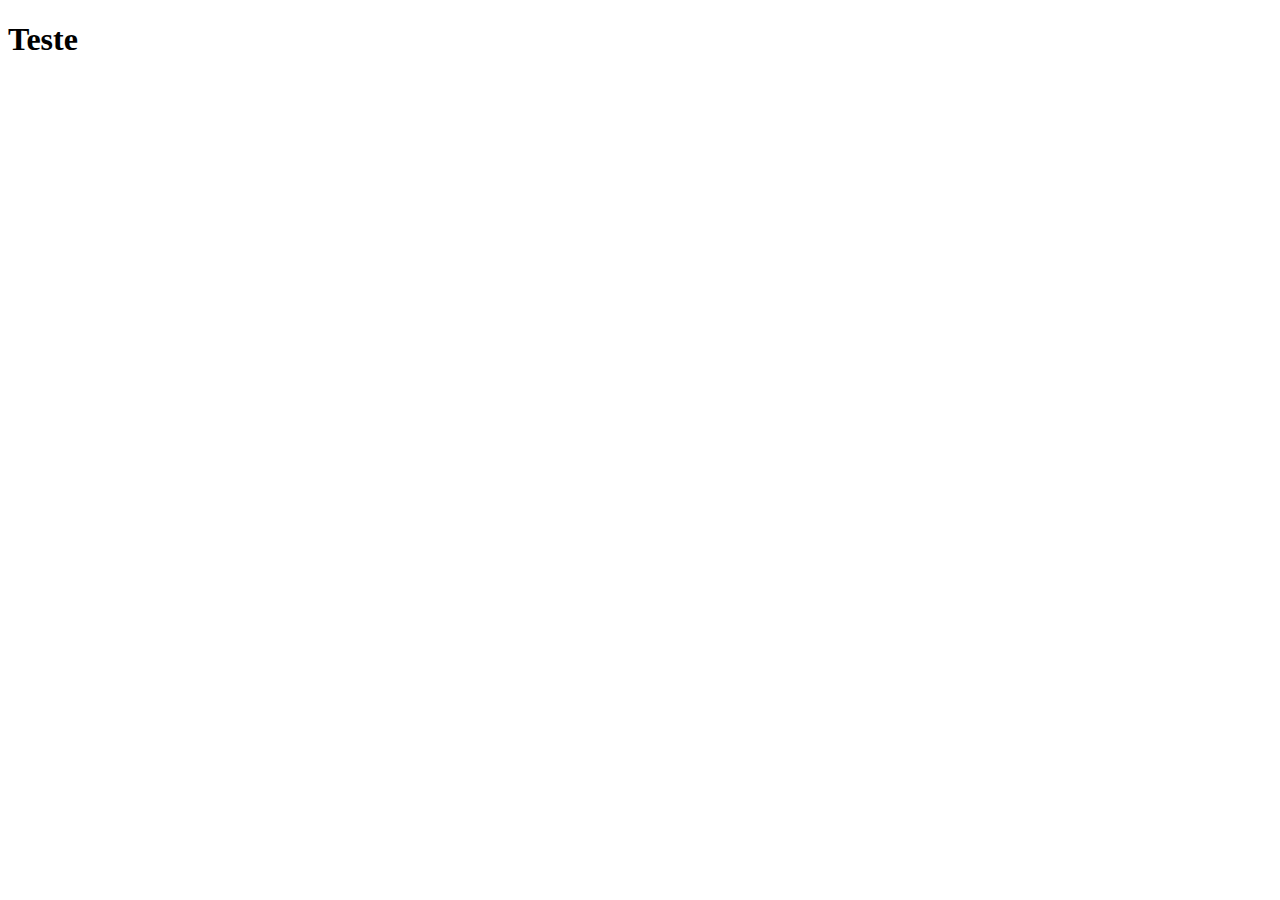
==== templates/index.html @ 7391a248 "fist commit" ====
<!DOCTYPE html>
<html lang="pt-br">
<head>
    <meta charset="UTF-8">
    <meta http-equiv="X-UA-Compatible" content="IE=edge">
    <meta name="viewport" content="width=device-width, initial-scale=1.0">
    <link rel="stylesheet" href="../static/style.css">
    <link rel="icon" type="image/png" href="">
    <title>Thi Code</title>
</head>
<body>
    <h1> Teste </h1>
    
    <script src="../static/script.js"></script>
</body>
</html>
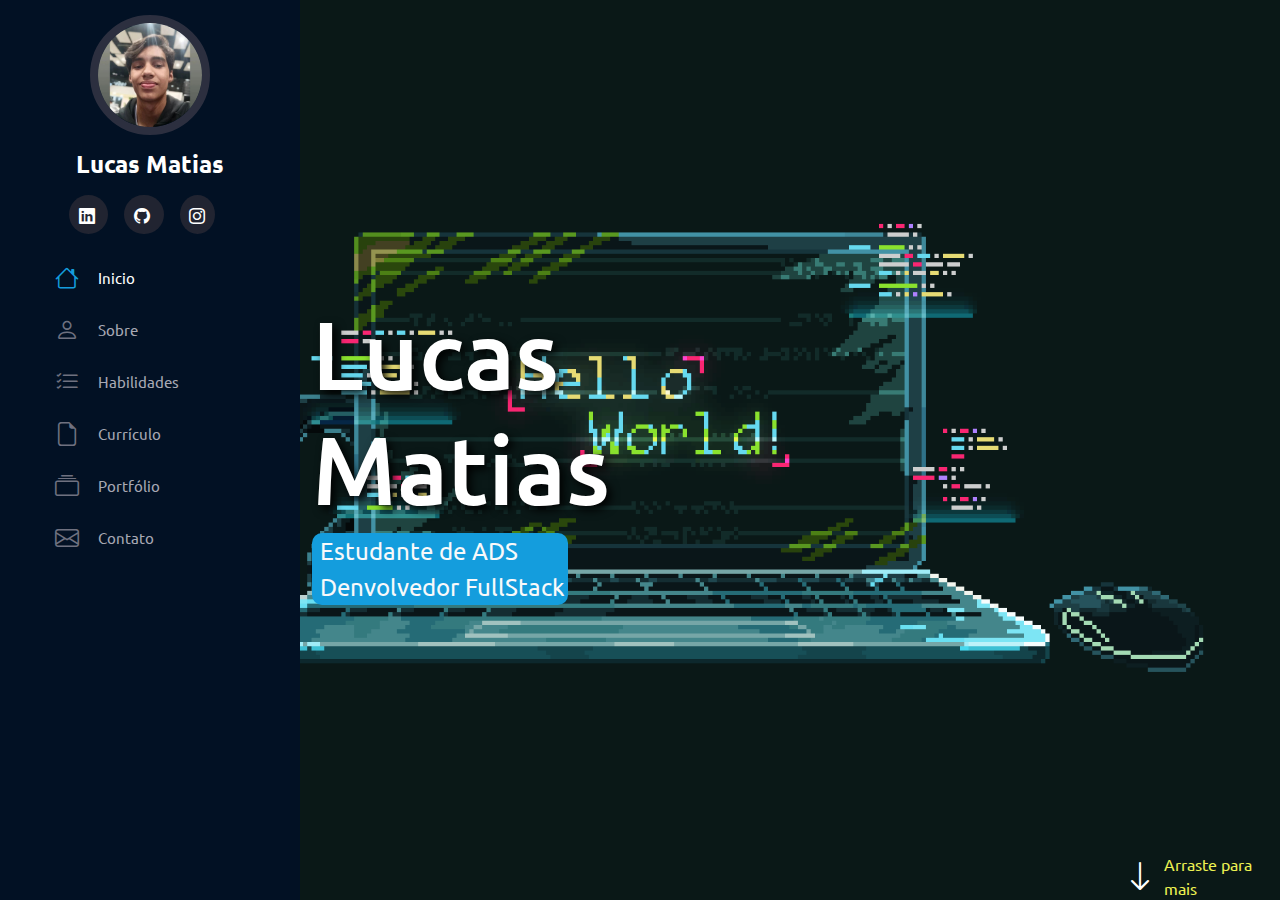
==== commit 019d5bae: "alterações adicionais" ====
--- a/templates/index.html
+++ b/templates/index.html
@@ -1,16 +1,81 @@
 <!DOCTYPE html>
 <html lang="pt-br">
+
 <head>
     <meta charset="UTF-8">
     <meta http-equiv="X-UA-Compatible" content="IE=edge">
     <meta name="viewport" content="width=device-width, initial-scale=1.0">
+    <link rel="stylesheet" href="../static/bootstrap/css/bootstrap.css">
     <link rel="stylesheet" href="../static/style.css">
-    <link rel="icon" type="image/png" href="">
-    <title>Thi Code</title>
+    <link rel="icon" type="image/png" href="../static/img/Icon.png">
+    <link rel="stylesheet" href="https://cdn.jsdelivr.net/npm/bootstrap-icons@1.10.3/font/bootstrap-icons.css">
+    <title>Lucas Matias</title>
 </head>
+
 <body>
-    <h1> Teste </h1>
-    
+
+    <aside id="header">
+        <section class="profile">
+            <img src="../static/img/perfil.png" alt="Foto do Lucas">
+            <h1> Lucas Matias </h1>
+            <div class="social-links mt-4 text-center">
+                <a target="_blank" href="https://www.linkedin.com/in/lucas-matias-da-silva-a723561b2/">
+                    <i class="bi bi-linkedin"></i>
+                </a>
+                <a target="_blank" href="https://github.com/LucasMatiasSilva">
+                    <i class="bi bi-github"></i>
+                </a>
+                <a target="_blank" href="https://www.instagram.com/lucas_matias077/">
+                    <i class="bi bi-instagram"></i>
+                </a>
+            </div>
+        </section>
+
+        <nav id="navbar" class="nav-menu">
+            <ul class="nav flex-column">
+                <li class="nav-item">
+                    <a class="nav-link active" aria-current="page" href="#"><i class="bi bi-house"></i>Inicio</a>
+                </li>
+                <li class="nav-item">
+                    <a class="nav-link" href="#"><i class="bi bi-person"></i>Sobre</a>
+                </li>
+                <li class="nav-item">
+                    <a class="nav-link" href="#"><i class="bi bi-list-check"></i>Habilidades</a>
+                </li>
+                <li class="nav-item">
+                    <a class="nav-link" href="#"><i class="bi bi-file-earmark"></i>Currículo</a>
+                </li>
+                <li class="nav-item">
+                    <a class="nav-link" href="#"><i class="bi bi-collection"></i>Portfólio</a>
+                </li>
+                <li class="nav-item">
+                    <a class="nav-link" href="#"><i class="bi bi-envelope"></i>Contato</a>
+                </li>
+        </nav>
+    </aside>
+
+    <main id="main">
+
+        <section id="inicio" class="row m-0 p-0">
+            <div class="col-md-5 d-flex justify-content-center align-items-center flex-column">
+                <h2 class="text-white text-shadow"> Lucas Matias </h2>
+                <span id="subtitle" class="text-light">
+                    Estudante de ADS 
+                    Denvolvedor FullStack
+                </span>
+            </div>
+
+            <div class="col-md-7 d-flex justify-content-end align-items-end">
+                <div id="arraste" class="d-flex align-items-center">
+                    <i class="bi bi-arrow-down text-white pe-2 fs-2" aria-hidden="true"></i>
+                    <a href="">Arraste para mais</a>
+                </div>
+            </div>
+        </section>
+
+    </main>
+    <script src="../static/bootstrap/js/bootstrap.bundle.min.js"></script>
     <script src="../static/script.js"></script>
 </body>
+
 </html>--- a/static/style.css
+++ b/static/style.css
@@ -0,0 +1,135 @@
+@import url('https://fonts.googleapis.com/css2?family=Roboto:wght@300&family=Ubuntu:ital,wght@0,300;0,400;0,500;0,700;1,300;1,400;1,500;1,700&display=swap');
+
+html, body{
+    font-family: Ubuntu, Arial;
+    width: 100%;
+    height: 100%;
+}
+
+#header{
+    position: fixed;
+    top: 0;
+    left: 0;
+    bottom: 0;
+    background: #021124;
+    overflow-y: auto;
+    width: 300px;
+    transition: all ease-in-out 0.5s;
+    padding: 0 15px;
+    z-index: 9997;
+}
+
+#header .profile img{
+    margin: 15px auto;
+    display: block;
+    width: 120px;
+    border: 8px solid #2c2f3f;
+    border-radius: 50%;
+}
+
+#header .profile h1{
+    font-size: 24px;
+    margin: 0;
+    padding: 0;
+    font-weight: 600;
+    color: #fff;
+    -moz-text-align-last: center;
+    text-align-last: center;
+}
+
+#header .profile .social-links a{
+    font-size: 1rem;
+    background: #212431;
+    color: #fff;
+    padding: 0.6rem;
+    margin-right: 1rem;
+    border-radius: 50%;
+    transition: 0.3s;
+    text-decoration: none;
+}
+
+#header .profile .social-links a:hover{
+    background: #149ddd;
+}
+
+.nav-menu{
+    padding: 1.5rem;
+}
+
+.nav-menu a, 
+.nav-menu a:focus i{
+    display: flex;
+    align-items: center;
+    color: #a8a9b4;
+    transition: 0.3s;
+    font-size: 15px;
+}
+
+.nav-menu a i, 
+.nav-menu a:focus i{
+    color: #6f7180;
+    font-size: 24px;
+    padding-right: 0.8em;
+}
+
+.nav-menu a:hover,
+.nav-menu .active,
+.nav-menu .active:focus,
+.nav-menu li:hover > a{
+    text-decoration: none;
+    color: #fff;
+}
+
+.nav-menu a:hover i,
+.nav-menu .active i,
+.nav-menu .active:focus i,
+.nav-menu li:hover > a i{
+    color: #149ddd;
+}
+
+#main{
+    margin-left: 300px;
+}
+
+section#inicio{
+    background-image: url('./img/banner.gif');
+    background-repeat: no-repeat;
+    background-size: cover;
+    background-attachment: fixed;
+    background-position: center;
+
+    width: 100%;
+    height: 100vh;
+}
+
+section#inicio h2{
+    font-size: 6rem;
+}
+
+section#inicio span#subtitle{
+    margin-right: 8rem;
+    font-size: 1.5rem;
+    background: #149ddd;
+    border-radius: 10px;
+    padding-left:8px;
+}
+
+section#inicio span#subtitle:hover{
+    background: #F92672;
+    transition: 1.5s;
+}
+
+.text-shadow{
+    text-shadow: 4px 4px 10px #000000;
+}
+
+section#inicio div#arraste{
+    width: 9rem;
+}
+
+section#inicio div#arraste a{
+    text-decoration: none;
+    color: #EDF252;
+}
+
+
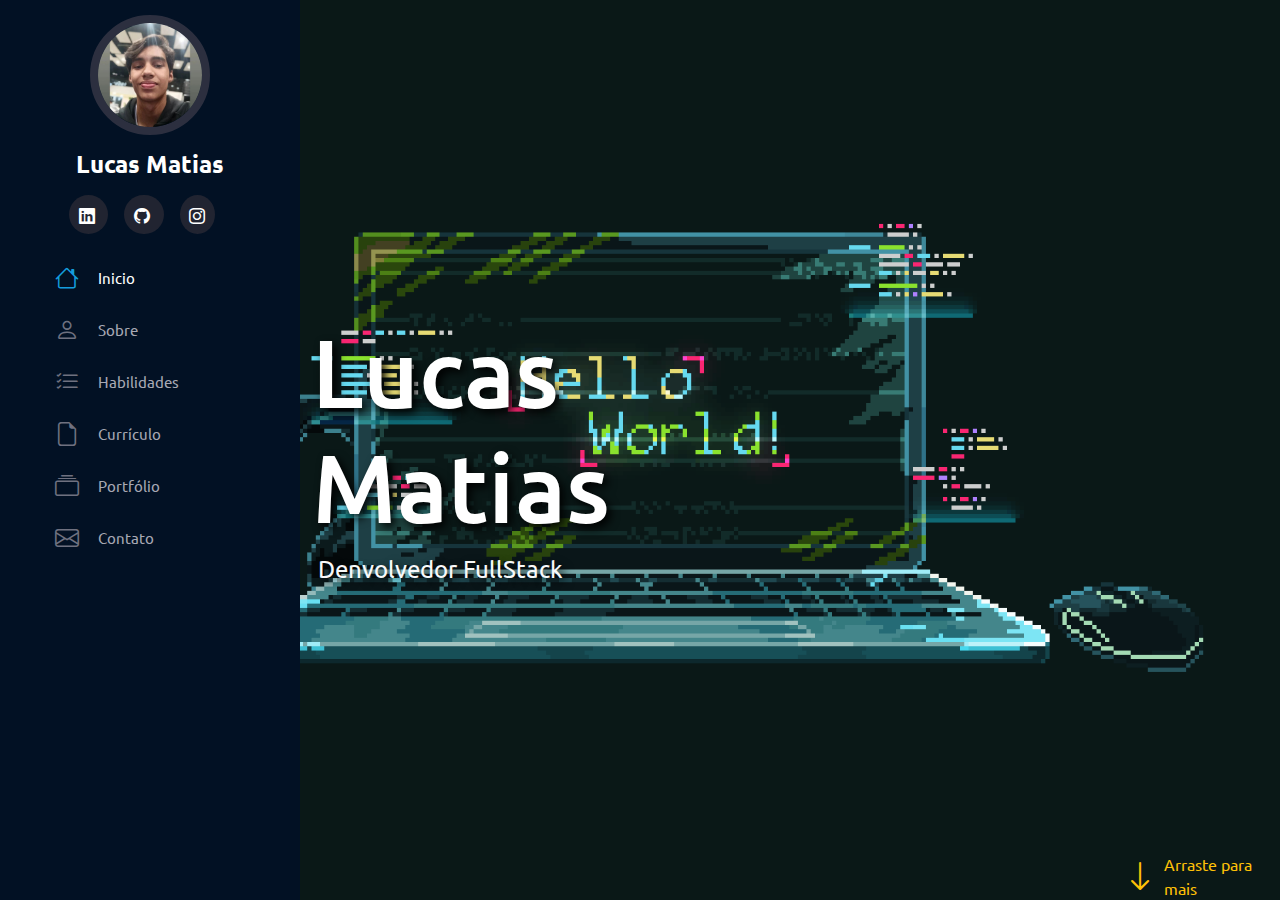
==== commit e457e3dc: "menu responsivo" ====
--- a/templates/index.html
+++ b/templates/index.html
@@ -13,6 +13,8 @@
 </head>
 
 <body>
+
+    <i class="bi bi-list menu-mobile"></i>
 
     <aside id="header">
         <section class="profile">
@@ -59,16 +61,13 @@
         <section id="inicio" class="row m-0 p-0">
             <div class="col-md-5 d-flex justify-content-center align-items-center flex-column">
                 <h2 class="text-white text-shadow"> Lucas Matias </h2>
-                <span id="subtitle" class="text-light">
-                    Estudante de ADS 
-                    Denvolvedor FullStack
-                </span>
+                <span id="subtitle" class="text-light">Denvolvedor FullStack</span>
             </div>
 
             <div class="col-md-7 d-flex justify-content-end align-items-end">
                 <div id="arraste" class="d-flex align-items-center">
-                    <i class="bi bi-arrow-down text-white pe-2 fs-2" aria-hidden="true"></i>
-                    <a href="">Arraste para mais</a>
+                    <i class="bi bi-arrow-down text-warning pe-2 fs-2" aria-hidden="true"></i>
+                    <a href="" class="text-warning">Arraste para mais</a>
                 </div>
             </div>
         </section>
--- a/static/style.css
+++ b/static/style.css
@@ -1,12 +1,13 @@
 @import url('https://fonts.googleapis.com/css2?family=Roboto:wght@300&family=Ubuntu:ital,wght@0,300;0,400;0,500;0,700;1,300;1,400;1,500;1,700&display=swap');
 
-html, body{
+html,
+body {
     font-family: Ubuntu, Arial;
     width: 100%;
     height: 100%;
 }
 
-#header{
+#header {
     position: fixed;
     top: 0;
     left: 0;
@@ -19,7 +20,7 @@
     z-index: 9997;
 }
 
-#header .profile img{
+#header .profile img {
     margin: 15px auto;
     display: block;
     width: 120px;
@@ -27,7 +28,7 @@
     border-radius: 50%;
 }
 
-#header .profile h1{
+#header .profile h1 {
     font-size: 24px;
     margin: 0;
     padding: 0;
@@ -37,7 +38,7 @@
     text-align-last: center;
 }
 
-#header .profile .social-links a{
+#header .profile .social-links a {
     font-size: 1rem;
     background: #212431;
     color: #fff;
@@ -48,16 +49,16 @@
     text-decoration: none;
 }
 
-#header .profile .social-links a:hover{
+#header .profile .social-links a:hover {
     background: #149ddd;
 }
 
-.nav-menu{
+.nav-menu {
     padding: 1.5rem;
 }
 
-.nav-menu a, 
-.nav-menu a:focus i{
+.nav-menu a,
+.nav-menu a:focus i {
     display: flex;
     align-items: center;
     color: #a8a9b4;
@@ -65,8 +66,8 @@
     font-size: 15px;
 }
 
-.nav-menu a i, 
-.nav-menu a:focus i{
+.nav-menu a i,
+.nav-menu a:focus i {
     color: #6f7180;
     font-size: 24px;
     padding-right: 0.8em;
@@ -75,7 +76,7 @@
 .nav-menu a:hover,
 .nav-menu .active,
 .nav-menu .active:focus,
-.nav-menu li:hover > a{
+.nav-menu li:hover>a {
     text-decoration: none;
     color: #fff;
 }
@@ -83,15 +84,15 @@
 .nav-menu a:hover i,
 .nav-menu .active i,
 .nav-menu .active:focus i,
-.nav-menu li:hover > a i{
+.nav-menu li:hover>a i {
     color: #149ddd;
 }
 
-#main{
+#main {
     margin-left: 300px;
 }
 
-section#inicio{
+section#inicio {
     background-image: url('./img/banner.gif');
     background-repeat: no-repeat;
     background-size: cover;
@@ -102,34 +103,72 @@
     height: 100vh;
 }
 
-section#inicio h2{
+section#inicio h2 {
     font-size: 6rem;
 }
 
-section#inicio span#subtitle{
+section#inicio span#subtitle {
     margin-right: 8rem;
     font-size: 1.5rem;
-    background: #149ddd;
-    border-radius: 10px;
-    padding-left:8px;
-}
-
-section#inicio span#subtitle:hover{
-    background: #F92672;
-    transition: 1.5s;
-}
-
-.text-shadow{
     text-shadow: 4px 4px 10px #000000;
 }
 
-section#inicio div#arraste{
+.text-shadow {
+    text-shadow: 4px 4px 10px #000000;
+}
+
+section#inicio div#arraste {
     width: 9rem;
 }
 
-section#inicio div#arraste a{
+section#inicio div#arraste a {
     text-decoration: none;
-    color: #EDF252;
 }
 
+i.menu-mobile {
+    position: fixed;
+    color: #fff;
+    background-color: #0A1817;
+    right: 1rem;
+    top: 1rem;
+    font-size: 1.5rem;
+    border-radius: 4rem;
+    cursor: pointer;
+    z-index: 10px;
+    width: 40px;
+    height: 45px;
+    display: none;
+    justify-content: center;
+    align-items: center;
+}
 
+.menu-nav-active {
+    overflow: hidden;
+}
+
+.menu-nav-active #header {
+    left: 0;
+}
+
+@media (max-width: 1024px) {
+    #header {
+        left: -300px;
+    }
+
+    i.menu-mobile {
+        display: flex;
+    }
+
+    section#inicio h2 {
+        font-size: 3.5rem;
+    }
+
+    section#inicio span#subtitle {
+        margin-right: 0;
+        font-size: 1rem;
+    }
+
+    #main {
+        margin-left: 0;
+    }
+}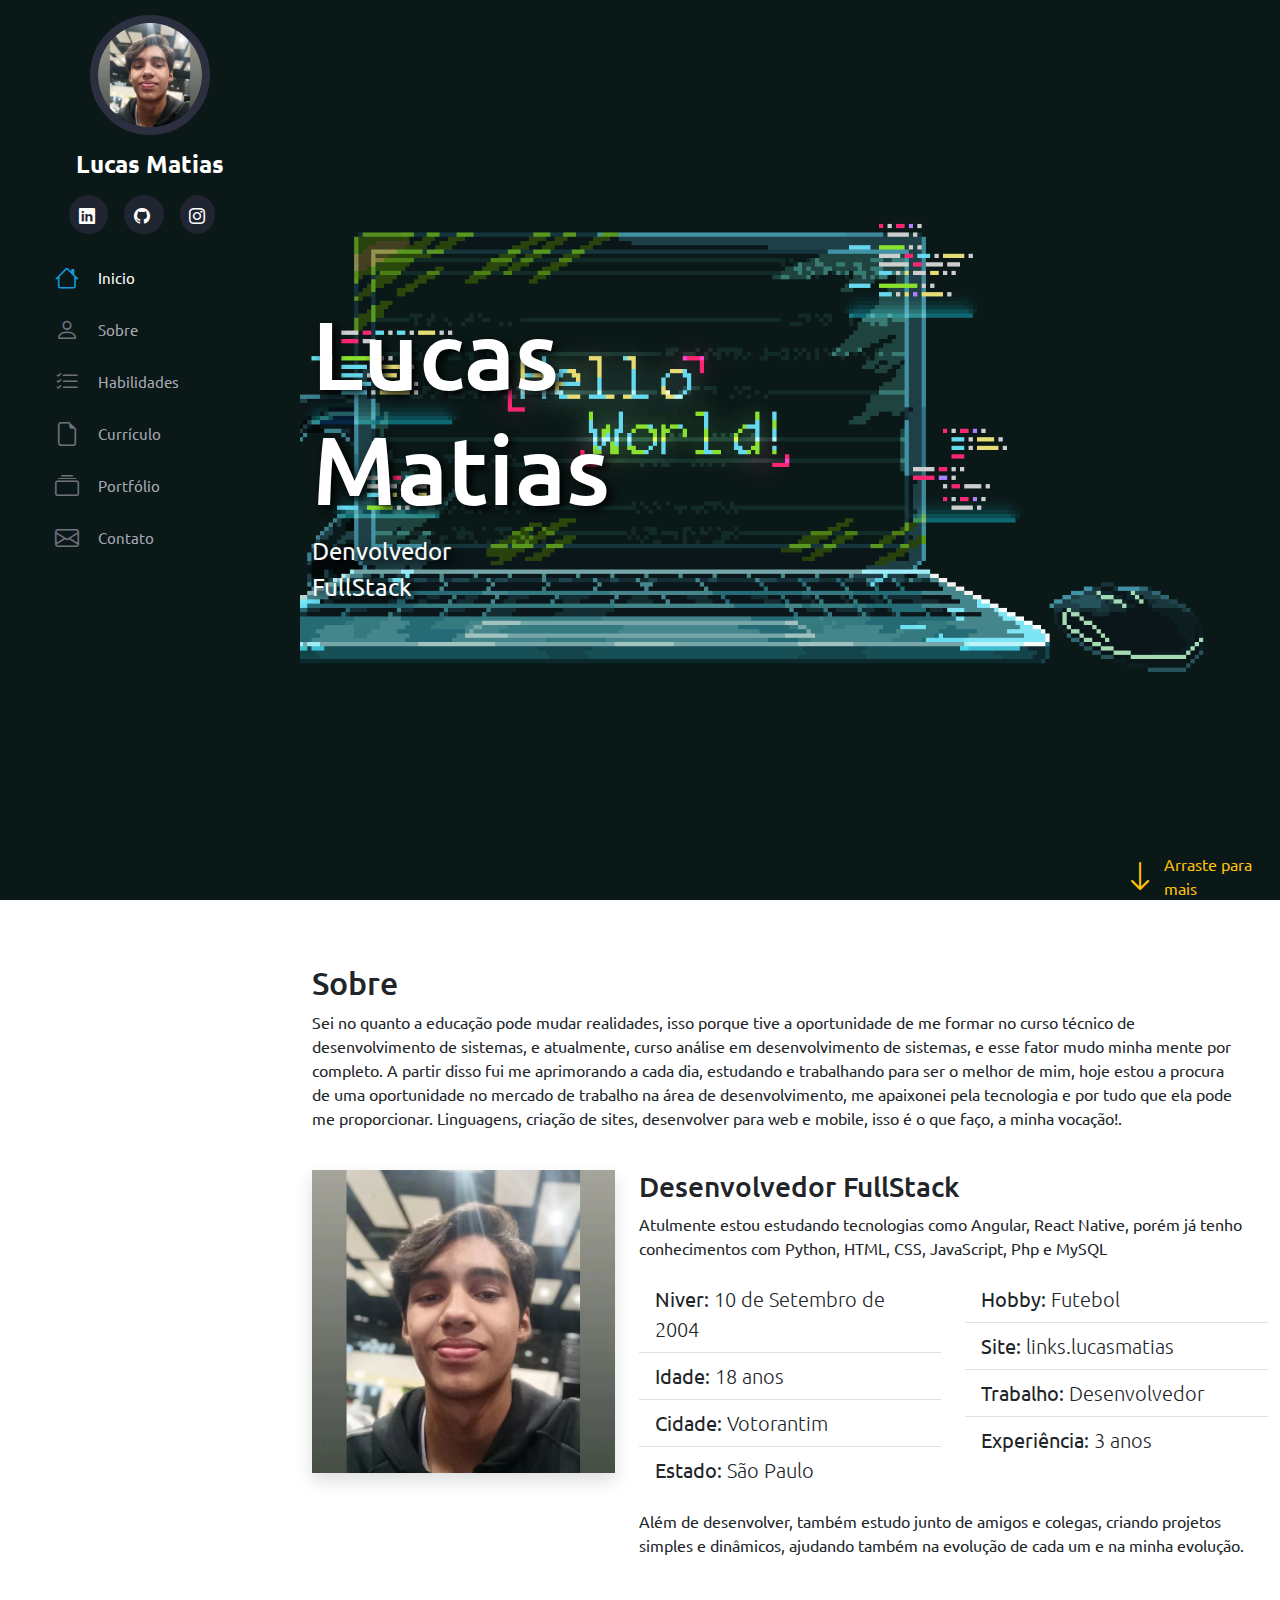
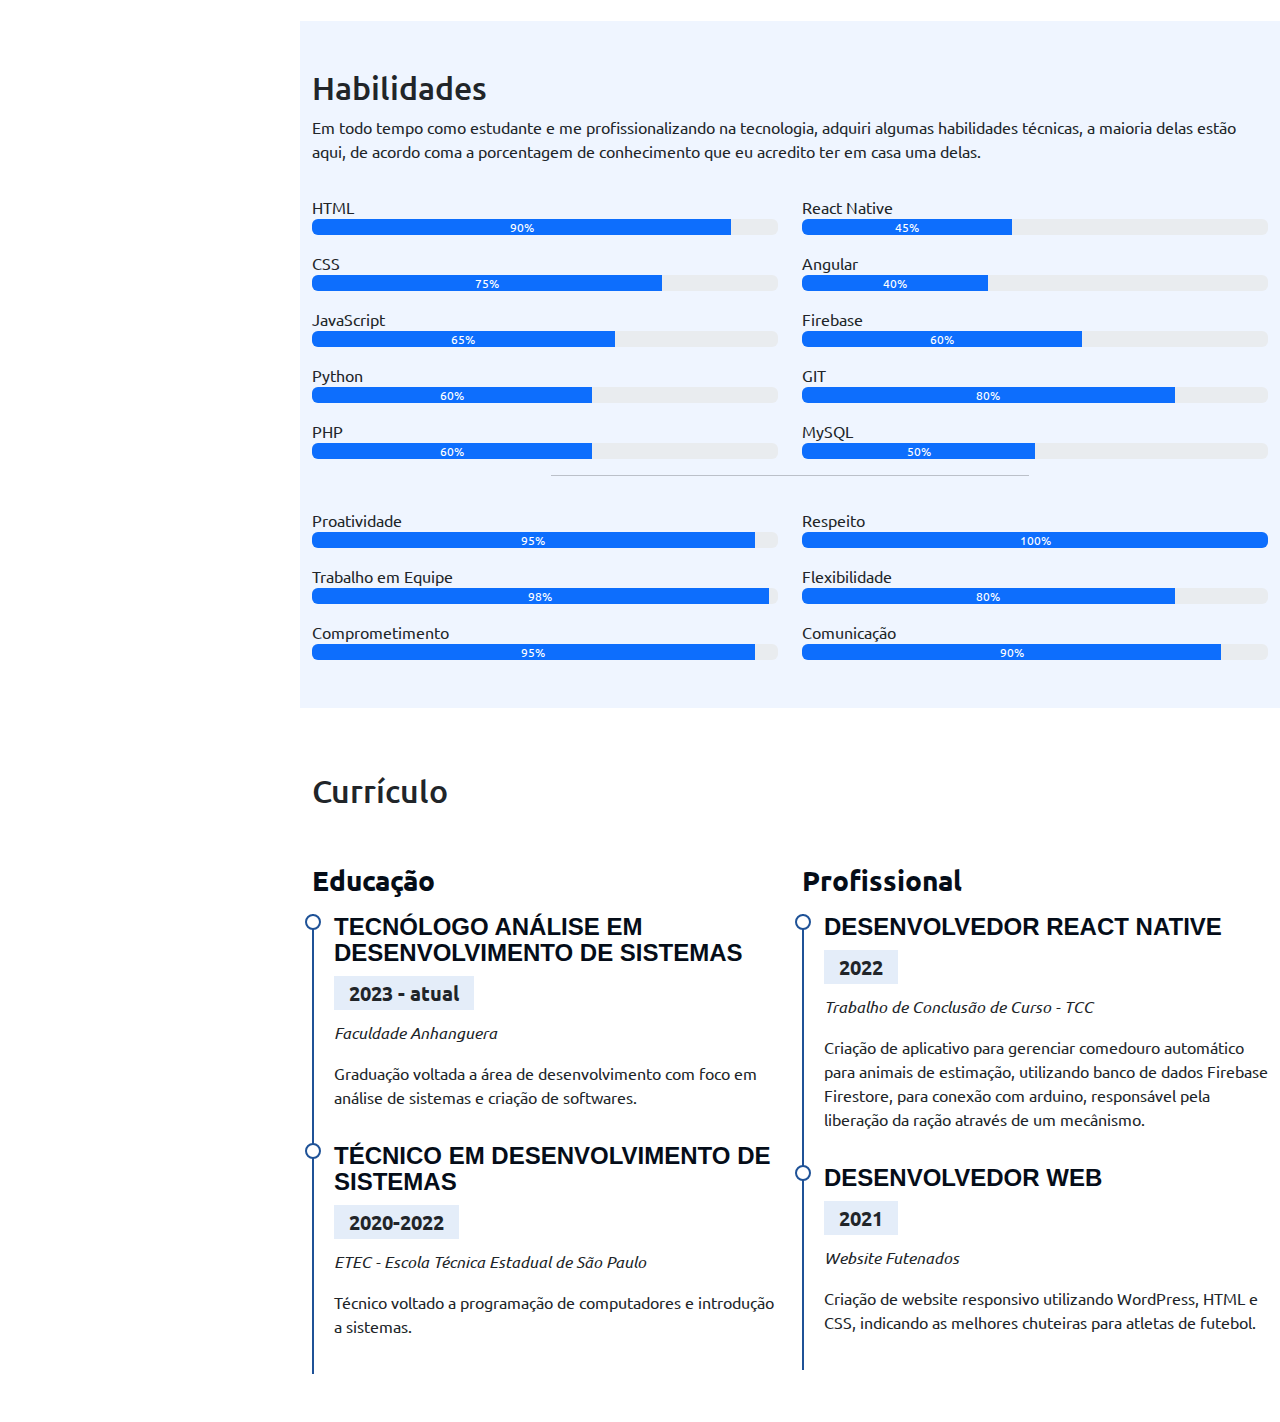
==== commit 0424dda5: "sobre, habilidades e curriculo" ====
--- a/templates/index.html
+++ b/templates/index.html
@@ -36,22 +36,22 @@
         <nav id="navbar" class="nav-menu">
             <ul class="nav flex-column">
                 <li class="nav-item">
-                    <a class="nav-link active" aria-current="page" href="#"><i class="bi bi-house"></i>Inicio</a>
-                </li>
-                <li class="nav-item">
-                    <a class="nav-link" href="#"><i class="bi bi-person"></i>Sobre</a>
-                </li>
-                <li class="nav-item">
-                    <a class="nav-link" href="#"><i class="bi bi-list-check"></i>Habilidades</a>
-                </li>
-                <li class="nav-item">
-                    <a class="nav-link" href="#"><i class="bi bi-file-earmark"></i>Currículo</a>
-                </li>
-                <li class="nav-item">
-                    <a class="nav-link" href="#"><i class="bi bi-collection"></i>Portfólio</a>
-                </li>
-                <li class="nav-item">
-                    <a class="nav-link" href="#"><i class="bi bi-envelope"></i>Contato</a>
+                    <a class="nav-link active" aria-current="page" href="#inicio"><i class="bi bi-house"></i>Inicio</a>
+                </li>
+                <li class="nav-item">
+                    <a class="nav-link" href="#sobre"><i class="bi bi-person"></i>Sobre</a>
+                </li>
+                <li class="nav-item">
+                    <a class="nav-link" href="#habilidades"><i class="bi bi-list-check"></i>Habilidades</a>
+                </li>
+                <li class="nav-item">
+                    <a class="nav-link" href="#curriculo"><i class="bi bi-file-earmark"></i>Currículo</a>
+                </li>
+                <li class="nav-item">
+                    <a class="nav-link" href="#portfolio"><i class="bi bi-collection"></i>Portfólio</a>
+                </li>
+                <li class="nav-item">
+                    <a class="nav-link" href="#contato"><i class="bi bi-envelope"></i>Contato</a>
                 </li>
         </nav>
     </aside>
@@ -67,11 +67,250 @@
             <div class="col-md-7 d-flex justify-content-end align-items-end">
                 <div id="arraste" class="d-flex align-items-center">
                     <i class="bi bi-arrow-down text-warning pe-2 fs-2" aria-hidden="true"></i>
-                    <a href="" class="text-warning">Arraste para mais</a>
-                </div>
-            </div>
-        </section>
-
+                    <a href="#sobre" class="text-warning">Arraste para mais</a>
+                </div>
+            </div>
+        </section>
+
+        <section class="container mt-5" id="sobre">
+            <div class="row w-100">
+                <div class="col-md-12">
+                    <h2 class="pt-3">Sobre</h2>
+                    <p>
+                        Sei no quanto a educação pode mudar realidades, isso porque tive a oportunidade de me formar no
+                        curso técnico de desenvolvimento
+                        de sistemas, e atualmente, curso análise em desenvolvimento de sistemas, e esse fator mudo minha
+                        mente por completo. A partir disso fui me aprimorando a cada dia, estudando e trabalhando para
+                        ser o melhor de mim,
+                        hoje estou a procura de uma oportunidade no mercado de trabalho na área de desenvolvimento, me
+                        apaixonei pela tecnologia
+                        e por tudo que ela pode me proporcionar. Linguagens, criação de sites, desenvolver para web e
+                        mobile, isso é o que faço,
+                        a minha vocação!.
+                    </p>
+                </div>
+            </div>
+            <div class="row mt-4">
+                <div class="col-md-4">
+                    <img class="img-fluid shadow" src="../static/img/perfil.png" alt="Foto do Lucas">
+                </div>
+
+                <div class="col-md-8">
+                    <h3>Desenvolvedor FullStack</h3>
+                    <p>
+                        Atulmente estou estudando tecnologias como Angular, React Native, porém já tenho conhecimentos
+                        com
+                        Python, HTML, CSS, JavaScript, Php e MySQL
+                    </p>
+
+                    <div class="row mt-3 mb-3">
+                        <div class="col-md-6 fs-5">
+                            <ul class="list-group list-group-flush">
+                                <li class="list-group-item">
+                                    Niver: <span class="fw-lighter"> 10 de Setembro de 2004 </span>
+                                </li>
+                                <li class="list-group-item">
+                                    Idade: <span class="fw-lighter"> 18 anos </span>
+                                </li>
+                                <li class="list-group-item">
+                                    Cidade: <span class="fw-lighter"> Votorantim </span>
+                                </li>
+                                <li class="list-group-item">
+                                    Estado: <span class="fw-lighter"> São Paulo </span>
+                                </li>
+                            </ul>
+                        </div>
+                        <div class="col-md-6 fs-5">
+                            <ul class="list-group list-group-flush">
+                                <li class="list-group-item">
+                                    Hobby: <span class="fw-lighter"> Futebol </span>
+                                </li>
+                                <li class="list-group-item">
+                                    Site: <a href:"" target="_blank"
+                                        class="fw-lighter text-decoration-none link-dark">links.lucasmatias</a>
+                                </li>
+                                <li class="list-group-item">
+                                    Trabalho: <span class="fw-lighter"> Desenvolvedor </span>
+                                </li>
+                                <li class="list-group-item">
+                                    Experiência: <span class="fw-lighter"> 3 anos </span>
+                                </li>
+                            </ul>
+                        </div>
+                    </div>
+
+                    <p>
+                        Além de desenvolver, também estudo junto de amigos e colegas, criando projetos simples e
+                        dinâmicos, ajudando também
+                        na evolução de cada um e na minha evolução.
+                    </p>
+                </div>
+            </div>
+        </section>
+
+        <section class="mt-5 section-bg" id="habilidades">
+
+            <div class="container pb-5">
+                <h2 class="pt-5">Habilidades</h2>
+                <p>
+                    Em todo tempo como estudante e me profissionalizando na tecnologia, adquiri algumas habilidades
+                    técnicas,
+                    a maioria delas estão aqui, de acordo coma a porcentagem de conhecimento que eu acredito ter em casa
+                    uma delas.
+                </p>
+
+                <div class="row">
+                    <div class="col-md-6">
+                        <p class="mt-3 mb-0">HTML</p>
+                        <div class="progress" role="progressbar" aria-label="Example with label" aria-valuenow="25"
+                            aria-valuemin="0" aria-valuemax="100">
+                            <div class="progress-bar" style="width: 90%">90%</div>
+                        </div>
+                        <p class="mt-3 mb-0">CSS</p>
+                        <div class="progress" role="progressbar" aria-label="Example with label" aria-valuenow="25"
+                            aria-valuemin="0" aria-valuemax="100">
+                            <div class="progress-bar" style="width: 75%">75%</div>
+                        </div>
+                        <p class="mt-3 mb-0">JavaScript</p>
+                        <div class="progress" role="progressbar" aria-label="Example with label" aria-valuenow="25"
+                            aria-valuemin="0" aria-valuemax="100">
+                            <div class="progress-bar" style="width: 65%">65%</div>
+                        </div>
+                        <p class="mt-3 mb-0">Python</p>
+                        <div class="progress" role="progressbar" aria-label="Example with label" aria-valuenow="25"
+                            aria-valuemin="0" aria-valuemax="100">
+                            <div class="progress-bar" style="width: 60%">60%</div>
+                        </div>
+                        <p class="mt-3 mb-0">PHP</p>
+                        <div class="progress" role="progressbar" aria-label="Example with label" aria-valuenow="25"
+                            aria-valuemin="0" aria-valuemax="100">
+                            <div class="progress-bar" style="width: 60%">60%</div>
+                        </div>
+                    </div>
+                    <div class="col-md-6">
+                        <p class="mt-3 mb-0">React Native</p>
+                        <div class="progress" role="progressbar" aria-label="Example with label" aria-valuenow="25"
+                            aria-valuemin="0" aria-valuemax="100">
+                            <div class="progress-bar" style="width: 45%">45%</div>
+                        </div>
+                        <p class="mt-3 mb-0">Angular</p>
+                        <div class="progress" role="progressbar" aria-label="Example with label" aria-valuenow="25"
+                            aria-valuemin="0" aria-valuemax="100">
+                            <div class="progress-bar" style="width: 40%">40%</div>
+                        </div>
+                        <p class="mt-3 mb-0">Firebase</p>
+                        <div class="progress" role="progressbar" aria-label="Example with label" aria-valuenow="25"
+                            aria-valuemin="0" aria-valuemax="100">
+                            <div class="progress-bar" style="width: 60%">60%</div>
+                        </div>
+                        <p class="mt-3 mb-0">GIT</p>
+                        <div class="progress" role="progressbar" aria-label="Example with label" aria-valuenow="25"
+                            aria-valuemin="0" aria-valuemax="100">
+                            <div class="progress-bar" style="width: 80%">80%</div>
+                        </div>
+                        <p class="mt-3 mb-0">MySQL</p>
+                        <div class="progress" role="progressbar" aria-label="Example with label" aria-valuenow="25"
+                            aria-valuemin="0" aria-valuemax="100">
+                            <div class="progress-bar" style="width: 50%">50%</div>
+                        </div>
+                    </div>
+                </div>
+
+                <hr class="w-50 me-auto ms-auto">
+
+                <div class="row">
+                    <div class="col-md-6">
+                        <p class="mt-3 mb-0">Proatividade</p>
+                        <div class="progress" role="progressbar" aria-label="Example with label" aria-valuenow="25"
+                            aria-valuemin="0" aria-valuemax="100">
+                            <div class="progress-bar" style="width: 95%">95%</div>
+                        </div>
+                        <p class="mt-3 mb-0">Trabalho em Equipe</p>
+                        <div class="progress" role="progressbar" aria-label="Example with label" aria-valuenow="25"
+                            aria-valuemin="0" aria-valuemax="100">
+                            <div class="progress-bar" style="width: 98%">98%</div>
+                        </div>
+                        <p class="mt-3 mb-0">Comprometimento</p>
+                        <div class="progress" role="progressbar" aria-label="Example with label" aria-valuenow="25"
+                            aria-valuemin="0" aria-valuemax="100">
+                            <div class="progress-bar" style="width: 95%">95%</div>
+                        </div>
+                    </div>
+                    <div class="col-md-6">
+                        <p class="mt-3 mb-0">Respeito</p>
+                        <div class="progress" role="progressbar" aria-label="Example with label" aria-valuenow="25"
+                            aria-valuemin="0" aria-valuemax="100">
+                            <div class="progress-bar" style="width: 100%">100%</div>
+                        </div>
+                        <p class="mt-3 mb-0">Flexibilidade</p>
+                        <div class="progress" role="progressbar" aria-label="Example with label" aria-valuenow="25"
+                            aria-valuemin="0" aria-valuemax="100">
+                            <div class="progress-bar" style="width: 80%">80%</div>
+                        </div>
+                        <p class="mt-3 mb-0">Comunicação</p>
+                        <div class="progress" role="progressbar" aria-label="Example with label" aria-valuenow="25"
+                            aria-valuemin="0" aria-valuemax="100">
+                            <div class="progress-bar" style="width: 90%">90%</div>
+                        </div>
+                    </div>
+                </div>
+            </div>
+        </section>
+
+        <section class="mt-5 cv" id="curriculo">
+
+            <div class="container pb-5">
+                <h2 class="pt-3 pb-4">Currículo</h2>
+
+                <div class="row">
+                    <div class="col-md-6">
+                        <h3 class="cv-title">Educação</h3>
+
+                        <div class="cv-item">
+                            <h4>Tecnólogo Análise em Desenvolvimento de Sistemas</h4>
+                            <h5>2023 - atual</h5>
+                            <p><em>Faculdade Anhanguera</em></p>
+                            <p>
+                                Graduação voltada a área de desenvolvimento com foco em análise de sistemas e
+                                criação de softwares.
+                            </p>
+                        </div>
+                        <div class="cv-item">
+                            <h4>Técnico em Desenvolvimento de Sistemas</h4>
+                            <h5>2020-2022</h5>
+                            <p><em>ETEC - Escola Técnica Estadual de São Paulo</em></p>
+                            <p>
+                                Técnico voltado a programação de computadores e introdução a sistemas.
+                            </p>
+                        </div>
+                    </div>
+                    <div class="col-md-6">
+                        <h3 class="cv-title">Profissional</h3>
+
+                        <div class="cv-item">
+                            <h4>Desenvolvedor React Native</h4>
+                            <h5>2022</h5>
+                            <p><em>Trabalho de Conclusão de Curso - TCC</em></p>
+                            <p>
+                                Criação de aplicativo para gerenciar comedouro automático para animais de estimação,
+                                utilizando banco de dados Firebase Firestore, para conexão com arduino,
+                                responsável pela liberação da ração através de um mecânismo.
+                            </p>
+                        </div>
+                        <div class="cv-item">
+                            <h4>Desenvolvedor Web</h4>
+                            <h5>2021</h5>
+                            <p><em>Website Futenados</em></p>
+                            <p>
+                                Criação de website responsivo utilizando WordPress, HTML e CSS, indicando as melhores
+                                chuteiras para atletas de futebol.
+                            </p>
+                        </div>
+                    </div>
+                </div>
+            </div>
+
+        </section>
     </main>
     <script src="../static/bootstrap/js/bootstrap.bundle.min.js"></script>
     <script src="../static/script.js"></script>
--- a/static/style.css
+++ b/static/style.css
@@ -12,7 +12,7 @@
     top: 0;
     left: 0;
     bottom: 0;
-    background: #021124;
+    background: #0A1817;
     overflow-y: auto;
     width: 300px;
     transition: all ease-in-out 0.5s;
@@ -108,7 +108,7 @@
 }
 
 section#inicio span#subtitle {
-    margin-right: 8rem;
+    margin-right: 12rem;
     font-size: 1.5rem;
     text-shadow: 4px 4px 10px #000000;
 }
@@ -132,7 +132,7 @@
     right: 1rem;
     top: 1rem;
     font-size: 1.5rem;
-    border-radius: 4rem;
+    border-radius: 15%;
     cursor: pointer;
     z-index: 10px;
     width: 40px;
@@ -171,4 +171,66 @@
     #main {
         margin-left: 0;
     }
+}
+
+*::-webkit-scrollbar {
+    width: 10px;
+}
+
+*::-webkit-scrollbar-track {
+    width: 12px;
+    box-shadow: inset 0 0 .3rem #000000;
+    background-color: #fff;
+}
+
+*::-webkit-scrollbar-thumb {
+    background-color: #0A1817;
+}
+
+.section-bg {
+    background-color: #eff5ff;
+}
+
+.cv .cv-title {
+    font-weight: 700;
+    margin-top: 20px;
+    margin-bottom: 20px;
+    color: #050d18;
+}
+
+.cv .cv-item {
+    padding: 0 0 20px 20px;
+    margin-top: -2px;
+    border-left: 2px solid #1f5297;
+    position: relative;
+}
+
+.cv .cv-item h4 {
+    line-height: 18px;
+    font-weight: 600;
+    text-transform: uppercase;
+    font-family: 'Popins', sans-serif;
+    color: #050d18;
+    margin-bottom: 10px;
+    line-height: 26px;
+}
+
+.cv .cv-item h5 {
+    background: #e4edf9;
+    padding: 5px 15px;
+    display: inline-block;
+    font-weight: 600;
+    margin-bottom: 10px;
+}
+
+.cv .cv-item::before {
+    content: "";
+    position: absolute;
+    top: 0;
+    left: -9px;
+    width: 16px;
+    height: 16px;
+    border: 2px solid #1f5297;
+    background: #fff;
+    border-radius: 50%;
 }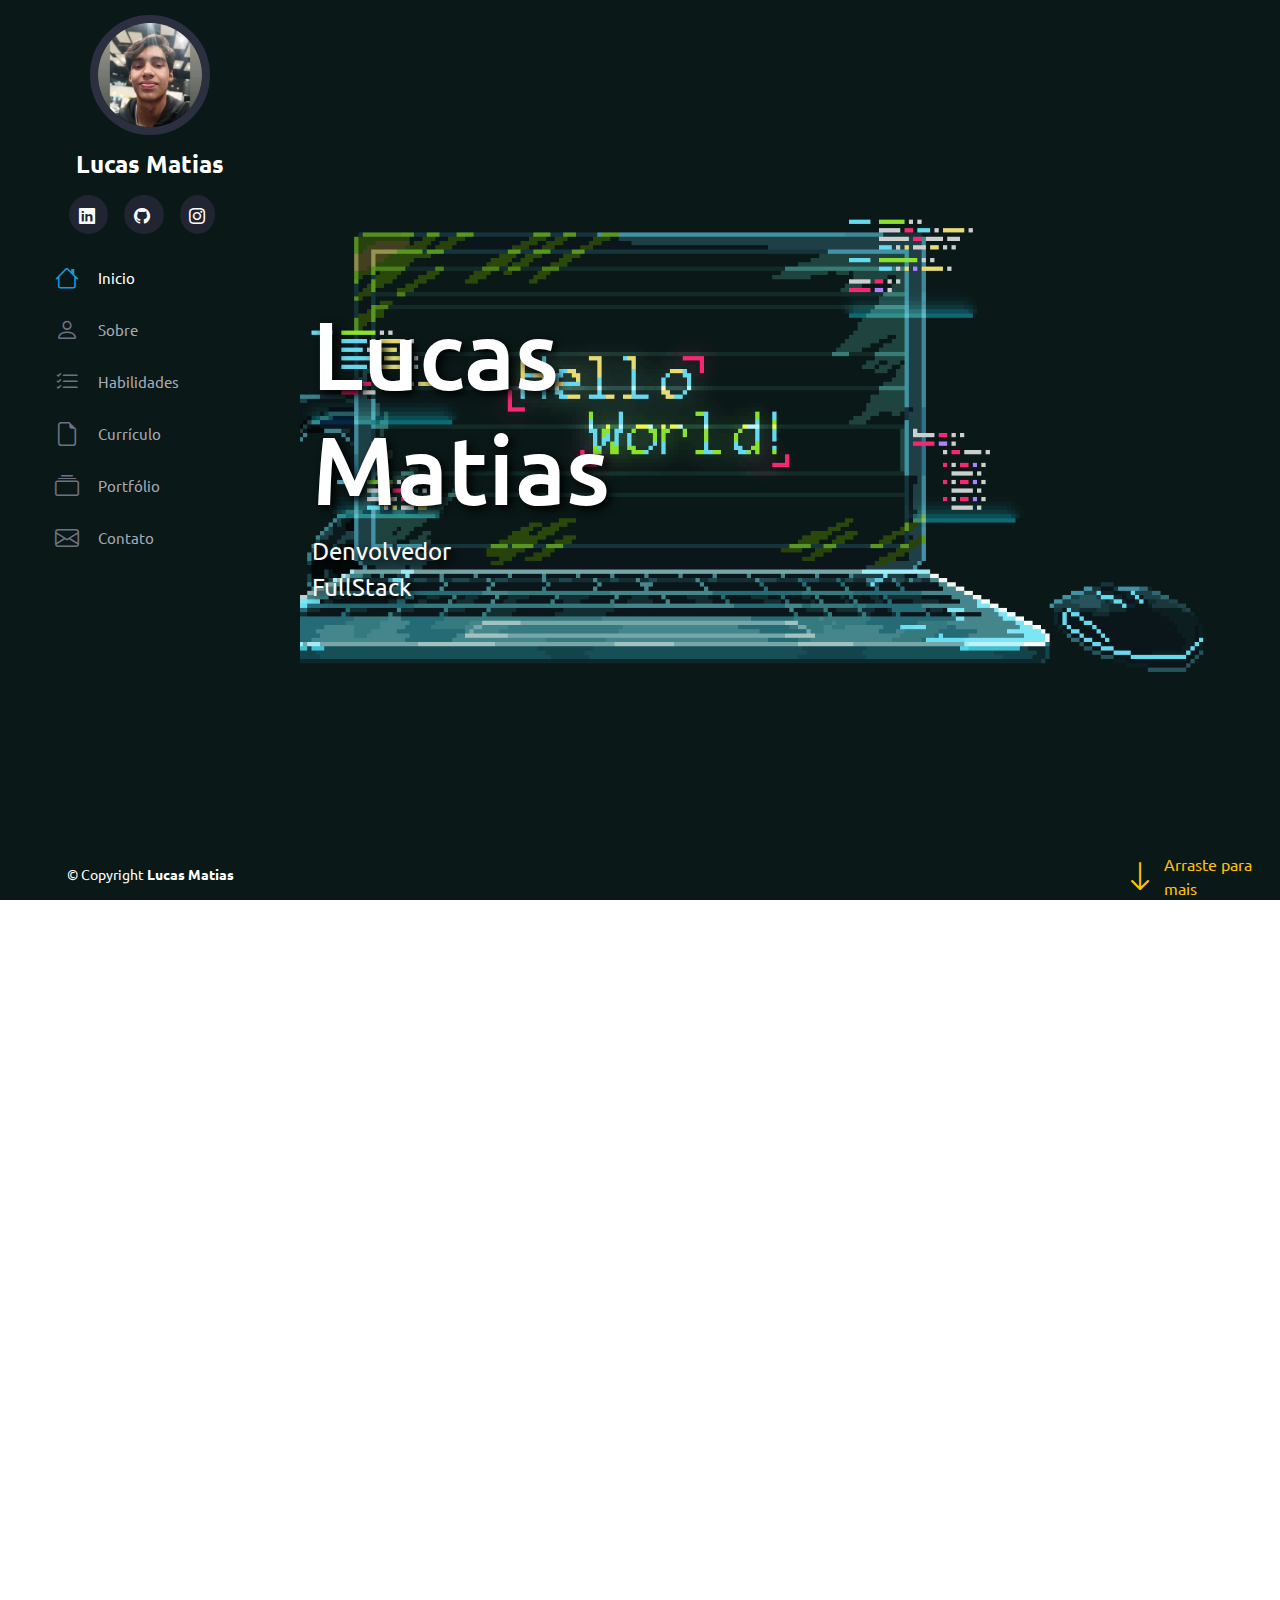
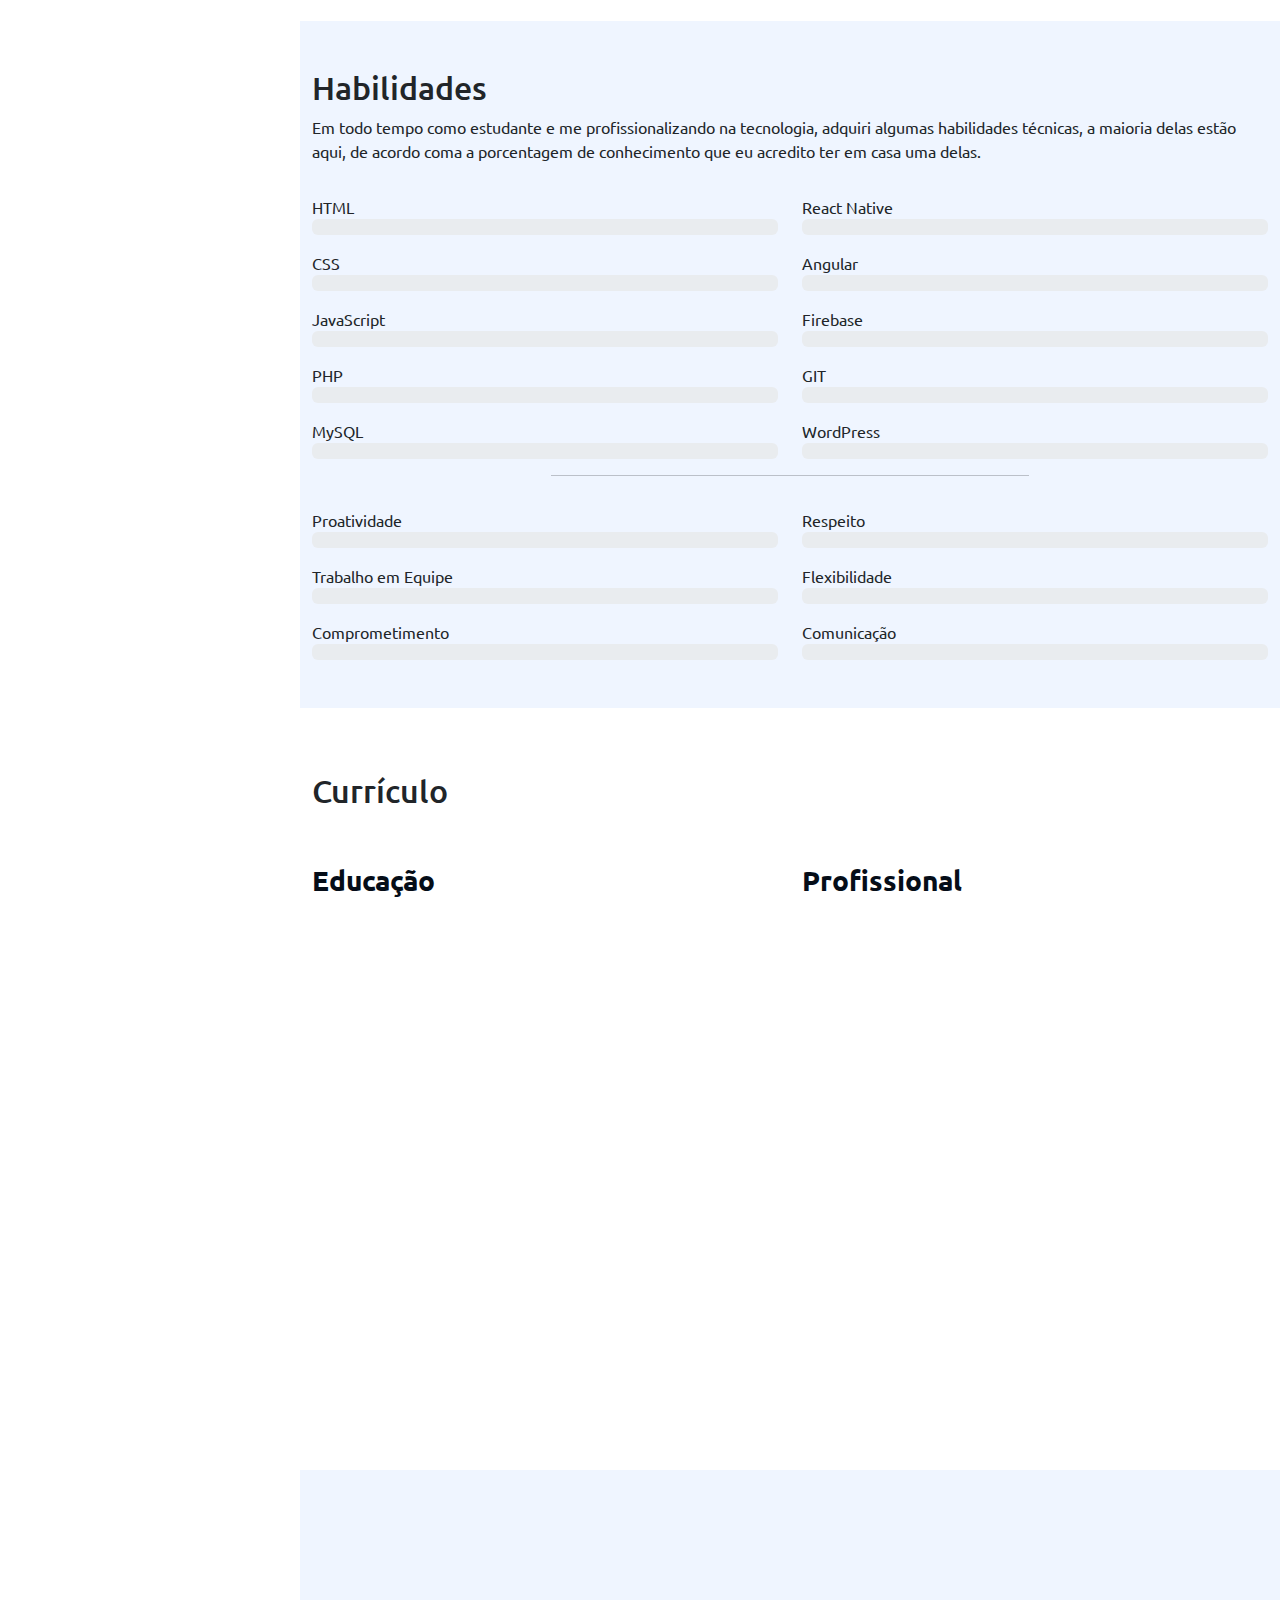
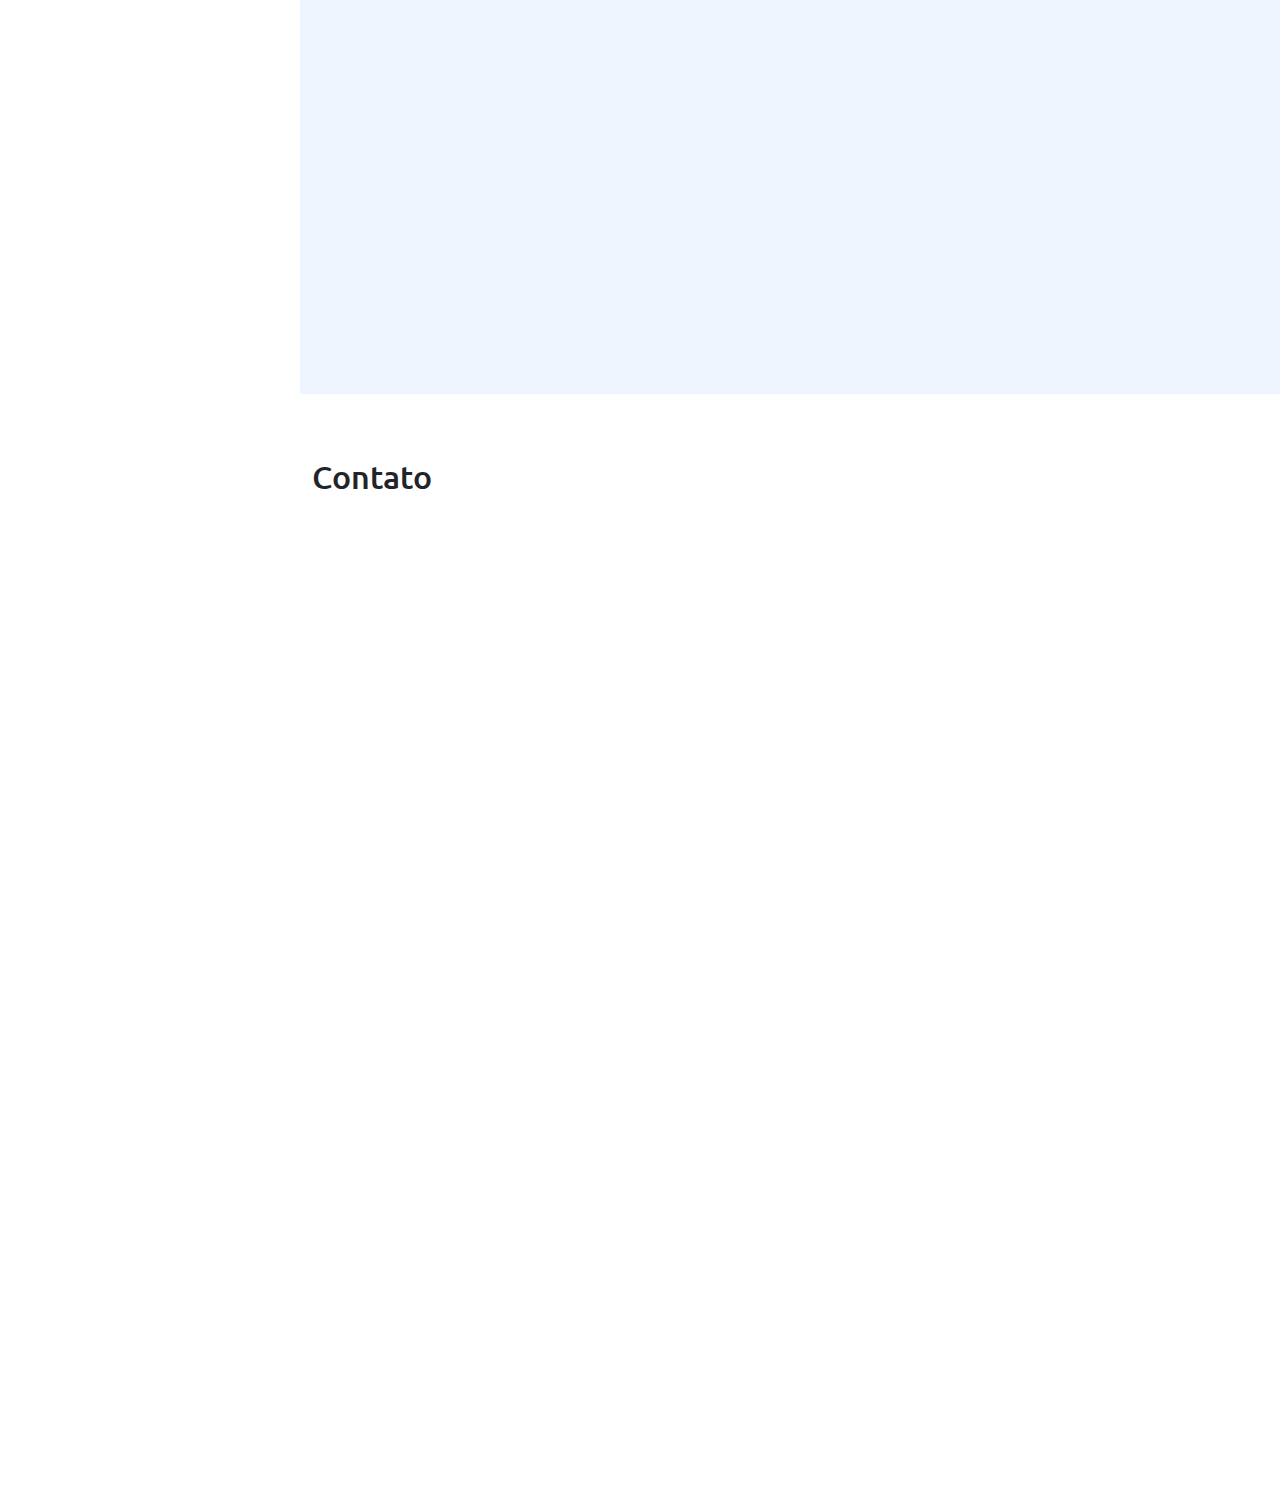
==== commit ad4090a8: "projeto final" ====
--- a/templates/index.html
+++ b/templates/index.html
@@ -9,7 +9,7 @@
     <link rel="stylesheet" href="../static/style.css">
     <link rel="icon" type="image/png" href="../static/img/Icon.png">
     <link rel="stylesheet" href="https://cdn.jsdelivr.net/npm/bootstrap-icons@1.10.3/font/bootstrap-icons.css">
-    <title>Lucas Matias</title>
+    <title>Portfólio | Lucas Matias</title>
 </head>
 
 <body>
@@ -74,7 +74,7 @@
 
         <section class="container mt-5" id="sobre">
             <div class="row w-100">
-                <div class="col-md-12">
+                <div class="col-md-12" data-anime="down">
                     <h2 class="pt-3">Sobre</h2>
                     <p>
                         Sei no quanto a educação pode mudar realidades, isso porque tive a oportunidade de me formar no
@@ -92,15 +92,15 @@
             </div>
             <div class="row mt-4">
                 <div class="col-md-4">
-                    <img class="img-fluid shadow" src="../static/img/perfil.png" alt="Foto do Lucas">
-                </div>
-
-                <div class="col-md-8">
+                    <img class="img-fluid shadow" src="../static/img/perfil.png" alt="Foto do Lucas" data-anime="left">
+                </div>
+
+                <div class="col-md-8" data-anime="right">
                     <h3>Desenvolvedor FullStack</h3>
                     <p>
                         Atulmente estou estudando tecnologias como Angular, React Native, porém já tenho conhecimentos
                         com
-                        Python, HTML, CSS, JavaScript, Php e MySQL
+                        HTML, CSS, JavaScript, Php e MySQL
                     </p>
 
                     <div class="row mt-3 mb-3">
@@ -126,7 +126,7 @@
                                     Hobby: <span class="fw-lighter"> Futebol </span>
                                 </li>
                                 <li class="list-group-item">
-                                    Site: <a href:"" target="_blank"
+                                    Site: <a target="_blank" href=""
                                         class="fw-lighter text-decoration-none link-dark">links.lucasmatias</a>
                                 </li>
                                 <li class="list-group-item">
@@ -164,54 +164,54 @@
                         <p class="mt-3 mb-0">HTML</p>
                         <div class="progress" role="progressbar" aria-label="Example with label" aria-valuenow="25"
                             aria-valuemin="0" aria-valuemax="100">
-                            <div class="progress-bar" style="width: 90%">90%</div>
+                            <div class="progress-bar" style="width: 90%" data-anime="left">90%</div>
                         </div>
                         <p class="mt-3 mb-0">CSS</p>
                         <div class="progress" role="progressbar" aria-label="Example with label" aria-valuenow="25"
                             aria-valuemin="0" aria-valuemax="100">
-                            <div class="progress-bar" style="width: 75%">75%</div>
+                            <div class="progress-bar" style="width: 75%" data-anime="left">75%</div>
                         </div>
                         <p class="mt-3 mb-0">JavaScript</p>
                         <div class="progress" role="progressbar" aria-label="Example with label" aria-valuenow="25"
                             aria-valuemin="0" aria-valuemax="100">
-                            <div class="progress-bar" style="width: 65%">65%</div>
-                        </div>
-                        <p class="mt-3 mb-0">Python</p>
-                        <div class="progress" role="progressbar" aria-label="Example with label" aria-valuenow="25"
-                            aria-valuemin="0" aria-valuemax="100">
-                            <div class="progress-bar" style="width: 60%">60%</div>
+                            <div class="progress-bar" style="width: 65%" data-anime="left">65%</div>
                         </div>
                         <p class="mt-3 mb-0">PHP</p>
                         <div class="progress" role="progressbar" aria-label="Example with label" aria-valuenow="25"
                             aria-valuemin="0" aria-valuemax="100">
-                            <div class="progress-bar" style="width: 60%">60%</div>
+                            <div class="progress-bar" style="width: 60%" data-anime="left">60%</div>
+                        </div>
+                        <p class="mt-3 mb-0">MySQL</p>
+                        <div class="progress" role="progressbar" aria-label="Example with label" aria-valuenow="25"
+                            aria-valuemin="0" aria-valuemax="100">
+                            <div class="progress-bar" style="width: 50%" data-anime="left">50%</div>
                         </div>
                     </div>
                     <div class="col-md-6">
                         <p class="mt-3 mb-0">React Native</p>
                         <div class="progress" role="progressbar" aria-label="Example with label" aria-valuenow="25"
                             aria-valuemin="0" aria-valuemax="100">
-                            <div class="progress-bar" style="width: 45%">45%</div>
+                            <div class="progress-bar" style="width: 45%" data-anime="left">45%</div>
                         </div>
                         <p class="mt-3 mb-0">Angular</p>
                         <div class="progress" role="progressbar" aria-label="Example with label" aria-valuenow="25"
                             aria-valuemin="0" aria-valuemax="100">
-                            <div class="progress-bar" style="width: 40%">40%</div>
+                            <div class="progress-bar" style="width: 40%" data-anime="left">35%</div>
                         </div>
                         <p class="mt-3 mb-0">Firebase</p>
                         <div class="progress" role="progressbar" aria-label="Example with label" aria-valuenow="25"
                             aria-valuemin="0" aria-valuemax="100">
-                            <div class="progress-bar" style="width: 60%">60%</div>
+                            <div class="progress-bar" style="width: 60%" data-anime="left">60%</div>
                         </div>
                         <p class="mt-3 mb-0">GIT</p>
                         <div class="progress" role="progressbar" aria-label="Example with label" aria-valuenow="25"
                             aria-valuemin="0" aria-valuemax="100">
-                            <div class="progress-bar" style="width: 80%">80%</div>
-                        </div>
-                        <p class="mt-3 mb-0">MySQL</p>
-                        <div class="progress" role="progressbar" aria-label="Example with label" aria-valuenow="25"
-                            aria-valuemin="0" aria-valuemax="100">
-                            <div class="progress-bar" style="width: 50%">50%</div>
+                            <div class="progress-bar" style="width: 80%" data-anime="left">80%</div>
+                        </div>
+                        <p class="mt-3 mb-0">WordPress</p>
+                        <div class="progress" role="progressbar" aria-label="Example with label" aria-valuenow="25"
+                            aria-valuemin="0" aria-valuemax="100">
+                            <div class="progress-bar" style="width: 85%" data-anime="left">85%</div>
                         </div>
                     </div>
                 </div>
@@ -223,34 +223,34 @@
                         <p class="mt-3 mb-0">Proatividade</p>
                         <div class="progress" role="progressbar" aria-label="Example with label" aria-valuenow="25"
                             aria-valuemin="0" aria-valuemax="100">
-                            <div class="progress-bar" style="width: 95%">95%</div>
+                            <div class="progress-bar" style="width: 95%" data-anime="left">95%</div>
                         </div>
                         <p class="mt-3 mb-0">Trabalho em Equipe</p>
                         <div class="progress" role="progressbar" aria-label="Example with label" aria-valuenow="25"
                             aria-valuemin="0" aria-valuemax="100">
-                            <div class="progress-bar" style="width: 98%">98%</div>
+                            <div class="progress-bar" style="width: 98%" data-anime="left">98%</div>
                         </div>
                         <p class="mt-3 mb-0">Comprometimento</p>
                         <div class="progress" role="progressbar" aria-label="Example with label" aria-valuenow="25"
                             aria-valuemin="0" aria-valuemax="100">
-                            <div class="progress-bar" style="width: 95%">95%</div>
+                            <div class="progress-bar" style="width: 95%" data-anime="left">95%</div>
                         </div>
                     </div>
                     <div class="col-md-6">
                         <p class="mt-3 mb-0">Respeito</p>
                         <div class="progress" role="progressbar" aria-label="Example with label" aria-valuenow="25"
                             aria-valuemin="0" aria-valuemax="100">
-                            <div class="progress-bar" style="width: 100%">100%</div>
+                            <div class="progress-bar" style="width: 100%" data-anime="left">100%</div>
                         </div>
                         <p class="mt-3 mb-0">Flexibilidade</p>
                         <div class="progress" role="progressbar" aria-label="Example with label" aria-valuenow="25"
                             aria-valuemin="0" aria-valuemax="100">
-                            <div class="progress-bar" style="width: 80%">80%</div>
+                            <div class="progress-bar" style="width: 80%" data-anime="left">80%</div>
                         </div>
                         <p class="mt-3 mb-0">Comunicação</p>
                         <div class="progress" role="progressbar" aria-label="Example with label" aria-valuenow="25"
                             aria-valuemin="0" aria-valuemax="100">
-                            <div class="progress-bar" style="width: 90%">90%</div>
+                            <div class="progress-bar" style="width: 90%" data-anime="left">90%</div>
                         </div>
                     </div>
                 </div>
@@ -266,7 +266,7 @@
                     <div class="col-md-6">
                         <h3 class="cv-title">Educação</h3>
 
-                        <div class="cv-item">
+                        <div class="cv-item" data-anime="up">
                             <h4>Tecnólogo Análise em Desenvolvimento de Sistemas</h4>
                             <h5>2023 - atual</h5>
                             <p><em>Faculdade Anhanguera</em></p>
@@ -275,7 +275,7 @@
                                 criação de softwares.
                             </p>
                         </div>
-                        <div class="cv-item">
+                        <div class="cv-item" data-anime="up">
                             <h4>Técnico em Desenvolvimento de Sistemas</h4>
                             <h5>2020-2022</h5>
                             <p><em>ETEC - Escola Técnica Estadual de São Paulo</em></p>
@@ -287,7 +287,7 @@
                     <div class="col-md-6">
                         <h3 class="cv-title">Profissional</h3>
 
-                        <div class="cv-item">
+                        <div class="cv-item" data-anime="up">
                             <h4>Desenvolvedor React Native</h4>
                             <h5>2022</h5>
                             <p><em>Trabalho de Conclusão de Curso - TCC</em></p>
@@ -297,7 +297,7 @@
                                 responsável pela liberação da ração através de um mecânismo.
                             </p>
                         </div>
-                        <div class="cv-item">
+                        <div class="cv-item" data-anime="up">
                             <h4>Desenvolvedor Web</h4>
                             <h5>2021</h5>
                             <p><em>Website Futenados</em></p>
@@ -311,7 +311,163 @@
             </div>
 
         </section>
+
+        <section class="section-bg mt-5" id="portfolio">
+            <div class="container pb-5 pt-5" data-anime="left">
+                <h2 class="pb-4">Portfólio</h2>
+
+                <div id="carouselPorftolio" class="carousel carousel-dark slide">
+                    <div class="carousel-indicators">
+                        <button type="button" data-bs-target="#carouselPorftolio" data-bs-slide-to="0" class="active"
+                            aria-current="true" aria-label="Slide 1"></button>
+                        <button type="button" data-bs-target="#carouselPorftolio" data-bs-slide-to="1"
+                            aria-label="Slide 2"></button>
+                    </div>
+                    <div class="carousel-inner">
+                        <div class="carousel-item active" data-bs-interval="10000">
+
+                            <div class="row row-cols-1 row-cols-md-3 g-4">
+                                <div class="col">
+                                    <div class="card">
+                                        <img src="../static/img/pokemon-unite.jpg" class="card-img-top"
+                                            alt="Layout HTML CSS">
+                                        <div class="card-body">
+                                            <h5 class="card-title">Pokemon-Unite</h5>
+                                            <p class="card-text">
+                                                Um projeto criado em HTML CSS e JavaScript para rotas API, usando
+                                                responsividade e estilização,
+                                                baseado em um jogo de cartas do anime Pokemón.
+                                                <a target="_blank"
+                                                    href="https://github.com/LucasMatiasSilva/Pokemon-Unite">
+                                                    <i class="bi bi-link-45deg"></i>
+                                                </a>
+                                            </p>
+                                        </div>
+                                    </div>
+                                </div>
+                                <div class="col">
+                                    <div class="card">
+                                        <img src="../static/img/Futenados.png" class="card-img-top"
+                                            alt="Layout HTML CSS">
+                                        <div class="card-body">
+                                            <h5 class="card-title">Futenados</h5>
+                                            <p class="card-text">
+                                                Projeto criado em WordPress HTML e CSS para amantes de futebol que
+                                                buscam as melhores chuteiras.
+                                                <a target="_blank" href="https://pw3webhost.000webhostapp.com/">
+                                                    <i class="bi bi-link-45deg"></i>
+                                                </a>
+                                            </p>
+                                        </div>
+                                    </div>
+                                </div>
+                                <div class="col">
+                                    <div class="card">
+                                        <img src="../static/img/MyPet.png" class="card-img-top" alt="Layout HTML CSS">
+                                        <div class="card-body">
+                                            <h5 class="card-title">MyPet</h5>
+                                            <p class="card-text">
+                                                Projeto FullStack feito em React Native, e Firestore Firebase para
+                                                cadastrar horários.
+                                                <a target="_blank" href="https://github.com/LucasMatiasSilva/My-Pet">
+                                                    <i class="bi bi-link-45deg"></i>
+                                                </a>
+                                            </p>
+                                        </div>
+                                    </div>
+                                </div>
+                            </div>
+
+                        </div>
+                        <div class="carousel-item" data-bs-interval="2000">
+                            <div class="row row-cols-1 row-cols-md-3 g-4">
+                                <div class="col">
+                                    <div class="card">
+                                        <img src="../static/img/form.png" class="card-img-top" alt="Layout HTML CSS">
+                                        <div class="card-body">
+                                            <h5 class="card-title">Formulário de Cadastro</h5>
+                                            <p class="card-text">
+                                                Um projeto em PHP e MySQL para cadastrar dados e salvar em um banco de
+                                                dados.
+                                                <a target="_blank"
+                                                    href="https://github.com/LucasMatiasSilva/Form-Cadastro">
+                                                    <i class="bi bi-link-45deg"></i>
+                                                </a>
+                                            </p>
+                                        </div>
+                                    </div>
+                                </div>
+                                <div class="col">
+                                    <div class="card">
+                                        <img src="../static/img/tarefas.png" class="card-img-top" alt="Layout HTML CSS">
+                                        <div class="card-body">
+                                            <h5 class="card-title">Minhas Tarefas</h5>
+                                            <p class="card-text">
+                                                Projeto criado em PHP para o usuário adicionar e excluir tarefas
+                                                cotidianas.
+                                                <a target="_blank"
+                                                    href="https://github.com/LucasMatiasSilva/Minhas-Tarefas">
+                                                    <i class="bi bi-link-45deg"></i>
+                                                </a>
+                                            </p>
+                                        </div>
+                                    </div>
+                                </div>
+                            </div>
+                        </div>
+                    </div>
+                    <button class="carousel-control-prev" type="button" data-bs-target="#carouselPorftolio"
+                        data-bs-slide="prev">
+                        <span class="carousel-control-prev-icon" aria-hidden="true"></span>
+                        <span class="visually-hidden">Previous</span>
+                    </button>
+                    <button class="carousel-control-next" type="button" data-bs-target="#carouselPorftolio"
+                        data-bs-slide="next">
+                        <span class="carousel-control-next-icon" aria-hidden="true"></span>
+                        <span class="visually-hidden">Next</span>
+                    </button>
+                </div>
+            </div>
+        </section>
+
+        <section class="pt-5 pb-5" id="contato">
+            <div class="container mb-5">
+                <h2 class="pt-3 pb-3"> Contato </h2>
+
+                <div class="row">
+                    <div data-anime="up">
+                        <div class="card p-5 shadow border-0 section-bg">
+                            <div class="endereco">
+                                <div class="row">
+                                    <div class="col-md-6">
+                                        <h4><i class="bi bi-geo-alt"></i> Localização: </h4>
+                                        <p> Votorantim, SP </p>
+                                    </div>
+                                    <div class="col-md-6">
+                                        <h4><i class="bi bi-envelope"></i> Email: </h4>
+                                    <p><a href="mailto:lucasmatiassilva101@gmail.com"> lucasmatiassilva101@gmail.com </a></p>
+                                    </div>
+                                </div>
+                                <iframe
+                                    src="https://www.google.com/maps/embed?pb=!1m18!1m12!1m3!1d914.4186482295338!2d-47.49287987079254!3d-23.544203569582425!2m3!1f0!2f0!3f0!3m2!1i1024!2i768!4f13.1!3m3!1m2!1s0x94c58bb202ec7c53%3A0xb38979871dd83667!2sRua%20MMDC%20-%20Jardim%20Tatiana%2C%20Votorantim%20-%20SP%2C%2018119-225!5e0!3m2!1spt-BR!2sbr!4v1676301519784!5m2!1spt-BR!2sbr"
+                                    width="400" height="300" style="border:0;" allowfullscreen="" loading="lazy" class="w-100 mt-3"
+                                    referrerpolicy="no-referrer-when-downgrade">
+                                </iframe>
+                            </div>
+                        </div>
+                    </div>
+                </div>
+            </div>
+        </section>
     </main>
+
+    <footer id="footer">
+        <div class="container">
+            <div class="text-center">
+                &copy; Copyright <strong>Lucas Matias</strong>
+            </div>
+        </div>
+    </footer>
     <script src="../static/bootstrap/js/bootstrap.bundle.min.js"></script>
     <script src="../static/script.js"></script>
 </body>
--- a/static/style.css
+++ b/static/style.css
@@ -233,4 +233,77 @@
     border: 2px solid #1f5297;
     background: #fff;
     border-radius: 50%;
-}+}
+
+.carousel-control-prev {
+    margin-left: -8rem;
+}
+
+.carousel-control-next {
+    margin-right: -8rem;
+}
+
+.carousel-indicators {
+    margin-bottom: -35px;
+}
+
+[data-anime] {
+    opacity: 0;
+    transition: 1s;
+}
+
+[data-anime="down"] {
+    transform: translate3d(0, -100%, 0);
+}
+
+[data-anime="up"] {
+    transform: translate3d(0, 100%, 0);
+}
+
+[data-anime="left"] {
+    transform: translate3d(-100%, 0, 0);
+}
+
+[data-anime="right"] {
+    transform: translate3d(50px, -100px, 0);
+}
+
+[data-anime].animate {
+    opacity: 1;
+    transform: translate3d(0, 0, 0);
+}
+
+@media (max-width: 1860px) {
+    .carousel-control-prev {
+        margin-left: 0;
+    }
+
+    .carousel-control-next {
+        margin-right: 0;
+    }
+
+    [data-anime="right"]{
+        transform: translate3d(0, 100%, 0);
+    }
+}
+
+#footer{
+    padding: 15px;
+    color: #fff;
+    font-size: 14px;
+    position: fixed;
+    left: 0;
+    bottom: 0;
+    width: 300px;
+    z-index: 9999;
+    background-color: #0A1817;
+    transition: .3s;
+  }
+  
+  @media (max-width: 1012px) {
+    #footer{
+      position: static;
+      width: auto;
+      padding: 20px 15px;
+    }
+  }